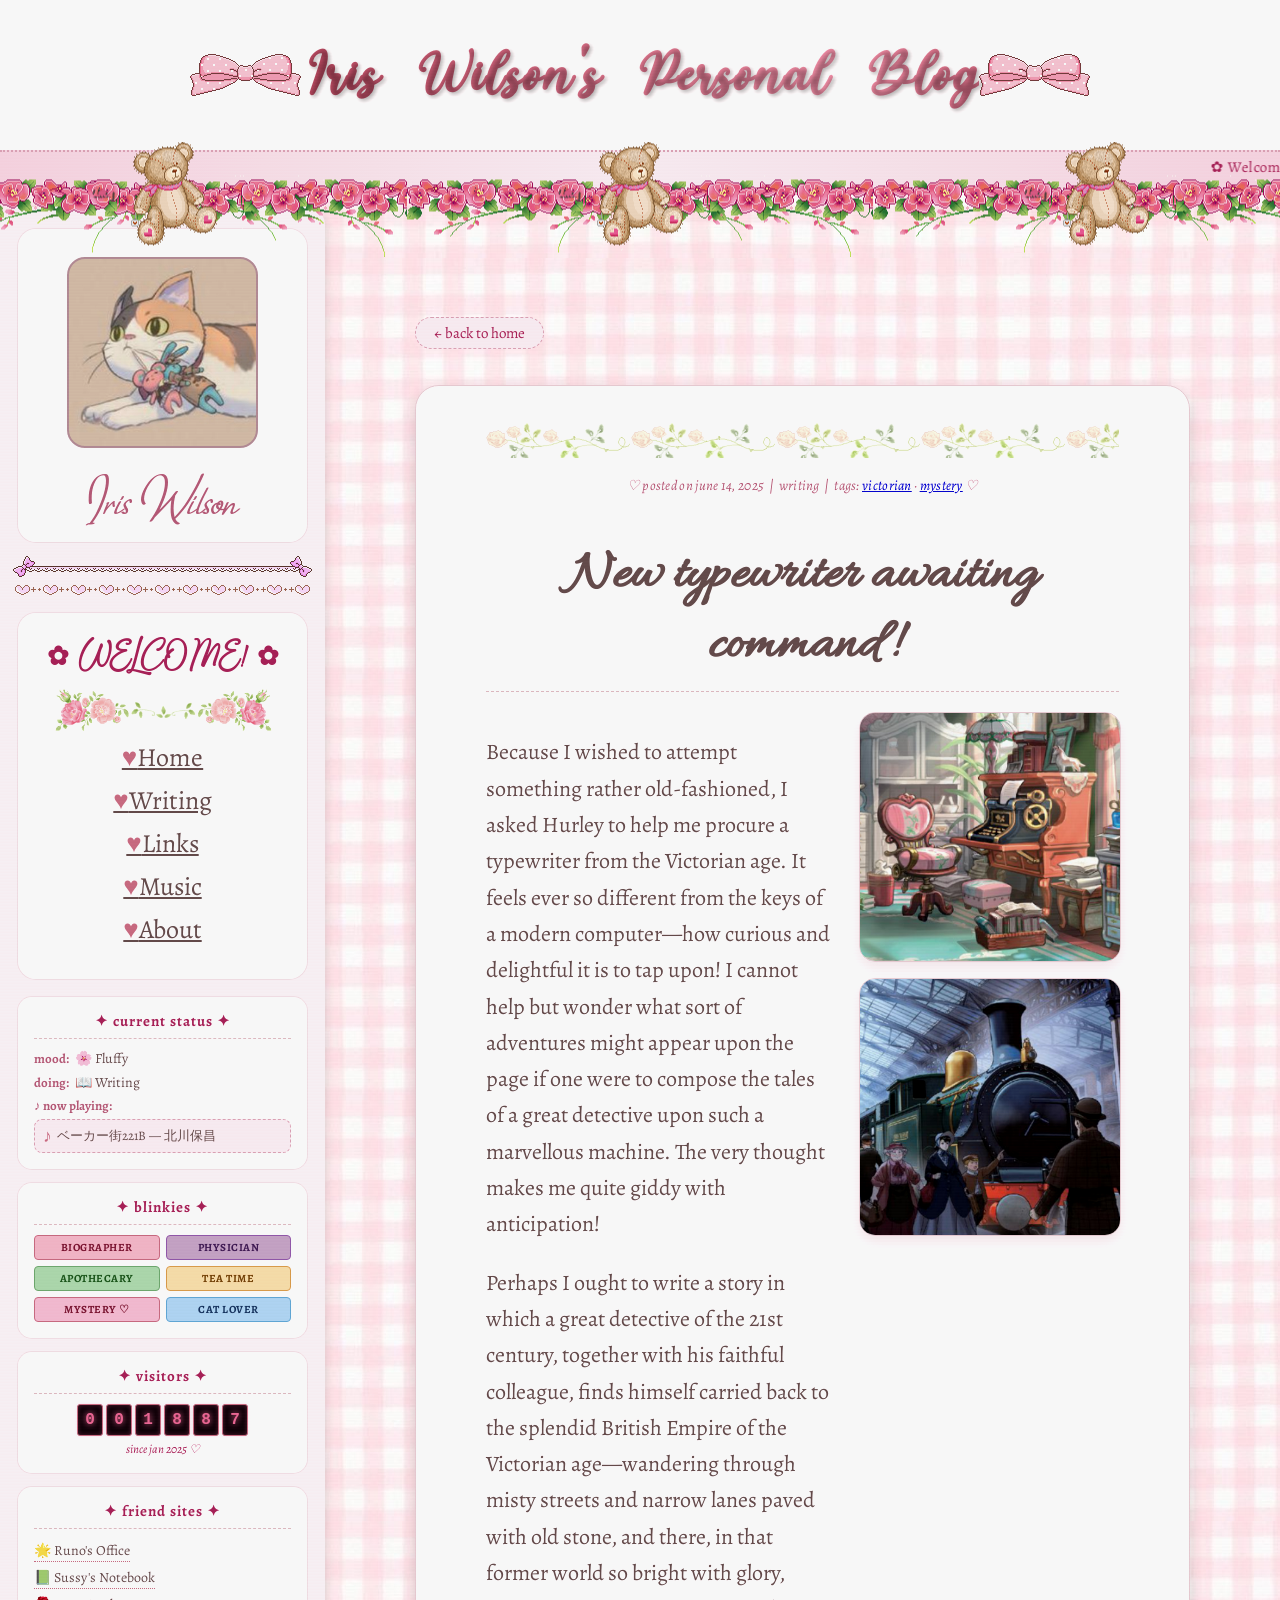
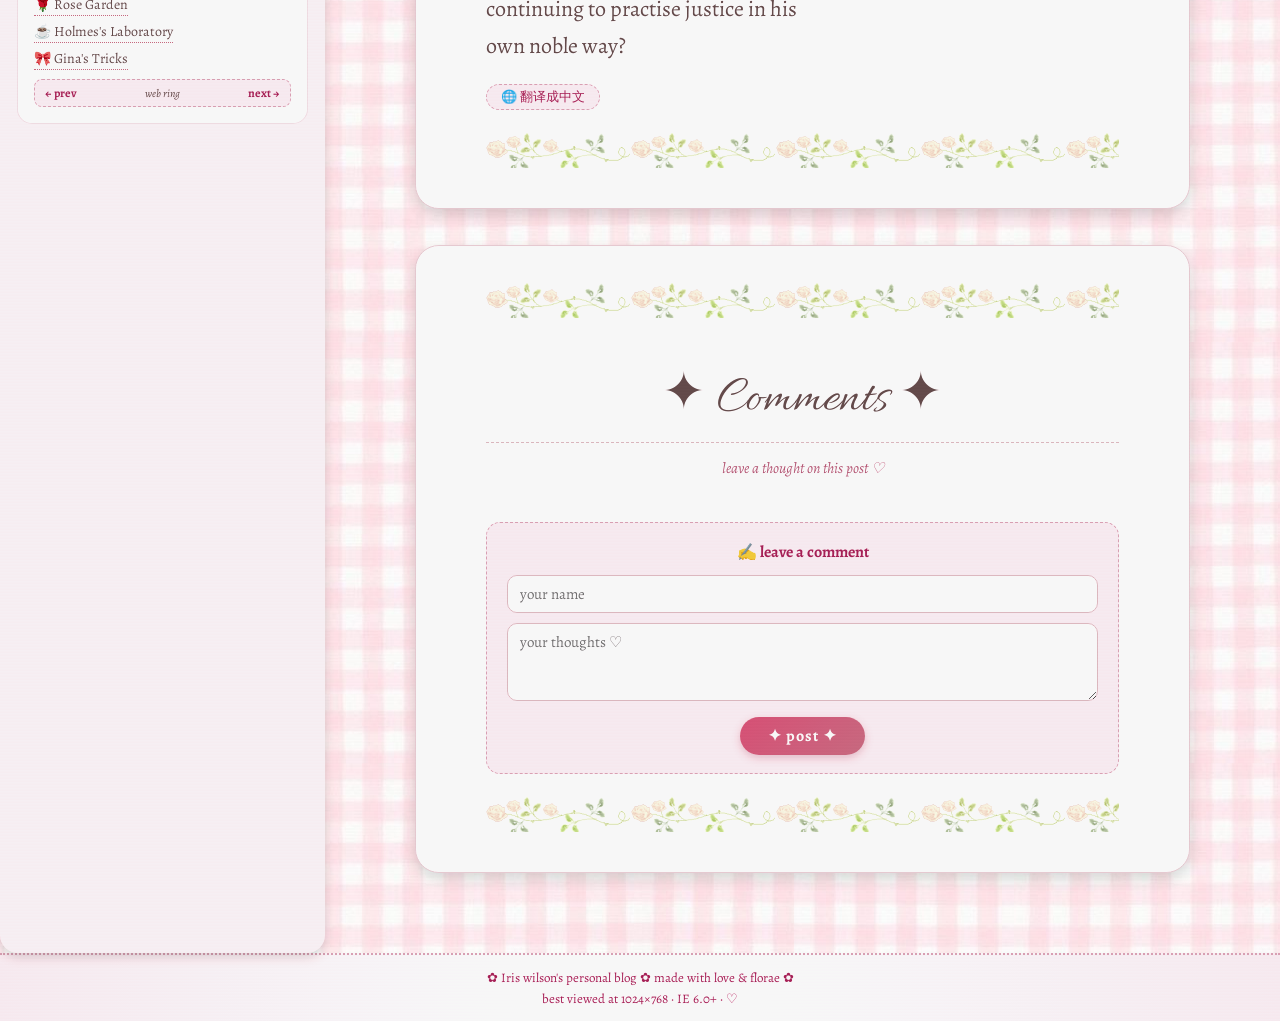
==== post1.html @ 2f90595a "Add files via upload :/" ====
<!DOCTYPE html>
<html lang="en">
<head>
    <meta charset="UTF-8">
    <meta name="viewport" content="width=device-width, initial-scale=1.0">
    <title>New typewriter awaiting command! — Iris Wilson's Blog</title>
    <link rel="stylesheet" href="Blog1.css">
    <link rel="stylesheet" href="post1.css">
    <link rel="preconnect" href="https://fonts.googleapis.com">
    <link rel="preconnect" href="https://fonts.gstatic.com" crossorigin>
    <link href="https://fonts.googleapis.com/css2?family=Alegreya:ital,wght@0,400..900;1,400..900&family=Allura&display=swap" rel="stylesheet">
</head>
<body>

    <canvas id="sparkle-canvas"></canvas>
    <audio id="bg-music" loop>
        <source src="music/221b Baker Street.m4a" type="audio/mp4">
    </audio>

    <header>
        <img src="assets/pink bow.gif" alt="pink bow">
        <h1><i><b> Iris Wilson's Personal Blog </b></i></h1>
        <img src="assets/pink bow.gif" alt="pink bow">
    </header>

    <div class="marquee-bar">
        <marquee behavior="scroll" direction="left" scrollamount="3">
            ✿ Welcome to my little corner of the internet ✿ &nbsp;&nbsp;&nbsp;
            ♡ Currently compiling the newest adventure of the Great Sherlock Holmes ♡ &nbsp;&nbsp;&nbsp;
            ✦ This site is best viewed at 1024×768 ✦ &nbsp;&nbsp;&nbsp;
            ☆ Leave a message below! ☆ &nbsp;&nbsp;&nbsp;
            ✿ Huggys &amp; roses to all my visitors ✿ &nbsp;&nbsp;&nbsp;
        </marquee>
    </div>

    <div class="header-divider"></div>

    <div class="layout">

        <!-- ════════════════ SIDEBAR ════════════════ -->
        <aside class="left">
            <section class="profile">
                <div class="avatar"></div>
                <h2>Iris Wilson</h2>
            </section>

            <div class="lace-strip">
                <img src="assets/lace.gif" alt="">
                <img src="assets/pinkhearts.gif" alt="">
            </div>

            <nav class="links">
                <ul>
                    <li class="welcome"><b>✿ WELCOME! ✿</b></li>
                    <li class="divider"><img src="assets/roses.gif" alt=""></li>
                    <li><a href="index.html">Home</a></li>
                    <li><a href="#">Writing</a></li>
                    <li><a href="#">Links</a></li>
                    <li><a href="#">Music</a></li>
                    <li><a href="#">About</a></li>
                </ul>
            </nav>

            <div class="widget mood-widget">
                <div class="widget-title">✦ current status ✦</div>
                <div class="widget-body">
                    <div class="status-row">
                        <span class="status-label">mood:</span>
                        <span class="status-value">🌸 Fluffy</span>
                    </div>
                    <div class="status-row">
                        <span class="status-label">doing:</span>
                        <span class="status-value">📖 Writing</span>
                    </div>
                    <div class="status-row">
                        <span class="status-label">♪ now playing:</span>
                    </div>
                    <div class="now-playing">
                        <span class="note-anim" id="music-btn"
                            onclick="toggleMusic()"
                            style="cursor:pointer; font-size:18px;"
                            title="play / pause">♪</span>
                        <div class="song-scroll-wrap">
                            <span id="song-title">click ♪ to play</span>
                        </div>
                    </div>
                </div>
            </div>

            <div class="widget blinkies-widget">
                <div class="widget-title">✦ blinkies ✦</div>
                <div class="blinkie-grid">
                    <div class="blinkie b1">Biographer</div>
                    <div class="blinkie b2">Physician</div>
                    <div class="blinkie b3">Apothecary</div>
                    <div class="blinkie b4">Tea Time</div>
                    <div class="blinkie b5">Mystery ♡</div>
                    <div class="blinkie b6">Cat Lover</div>
                </div>
            </div>

            <div class="widget counter-widget">
                <div class="widget-title">✦ visitors ✦</div>
                <div class="hit-counter">
                    <span class="digit">0</span>
                    <span class="digit">0</span>
                    <span class="digit">1</span>
                    <span class="digit">8</span>
                    <span class="digit">8</span>
                    <span class="digit">7</span>
                </div>
                <div class="counter-sub">since jan 2025 ♡</div>
            </div>

            <div class="widget friends-widget">
                <div class="widget-title">✦ friend sites ✦</div>
                <ul class="friend-list">
                    <li><a href="#">🌟 Runo's Office</a></li>
                    <li><a href="#">📗 Sussy's Notebook</a></li>
                    <li><a href="#">🌹 Rose Garden</a></li>
                    <li><a href="#">☕ Holmes's Laboratory</a></li>
                    <li><a href="#">🎀 Gina's Tricks</a></li>
                </ul>
                <div class="webring">
                    <a href="#">← prev</a>
                    <span>web ring</span>
                    <a href="#">next →</a>
                </div>
            </div>
        </aside>

        <!-- ════════════════ MAIN CONTENT ════════════════ -->
        <main class="right">

            <!-- 返回按钮 -->
            <a href="index.html" class="back-btn">← back to home</a>

            <!-- 博文完整正文 -->
            <article class="post post-detail">
                <div class="divider-top"></div>
                <div class="post-meta">♡ posted on june 14, 2025 &nbsp;|&nbsp; writing &nbsp;|&nbsp; tags: <a href="#">victorian</a> · <a href="#">mystery</a> ♡</div>
                <h2><b>New typewriter awaiting command!</b></h2>

                <div class="post-body">
                    <div class="post-text">
                        <p>Because I wished to attempt something rather old-fashioned, I asked Hurley to help me procure a typewriter from the Victorian age. It feels ever so different from the keys of a modern computer—how curious and delightful it is to tap upon! I cannot help but wonder what sort of adventures might appear upon the page if one were to compose the tales of a great detective upon such a marvellous machine. The very thought makes me quite giddy with anticipation!</p>
                        <p>Perhaps I ought to write a story in which a great detective of the 21st century, together with his faithful colleague, finds himself carried back to the splendid British Empire of the Victorian age—wandering through misty streets and narrow lanes paved with old stone, and there, in that former world so bright with glory, continuing to practise justice in his own noble way?</p>
                    </div>
                    <div class="post-photos">
                        <img class="post-photo" src="pics/typewriter.jpg" alt="typewriter">
                        <img class="post-photo" src="pics/london_train.jpg" alt="train">
                    </div>
                </div>

                <button class="translate-btn" onclick="toggleTranslation(this)">🌐 翻译成中文</button>
                <div class="translated-text">
                    <p>因为想尝试一些复古的操作，所以拜托Hurley帮我买来了维多利亚时期的打字机。手感和电脑键盘完全不一样，实在是太有意思了！如果用这样的机器编写大侦探的故事，会敲打出什么样的冒险呢？我真的好期待好期待呢！</p>
                    <p>嗯……要不要写一个让2000s的大侦探和他的助手回到维多利亚时代的日不落帝国，穿梭于迷雾和狭窄的石砖巷子里，在昔日的、光辉万丈的世界践行自己正义的故事呢？</p>
                </div>

                <div class="divider-bottom"></div>
            </article>

            <!-- ════ 评论区 ════ -->
            <section class="guestbook post-comments">
                <div class="divider-top"></div>
                <h2 class="guestbook-title">✦ Comments ✦</h2>
                <p class="guestbook-sub">leave a thought on this post ♡</p>

                <!-- 评论列表（从 localStorage 读取） -->
                <div class="gb-messages" id="comment-list"></div>

                <!-- 发表评论表单 -->
                <div class="gb-form">
                    <div class="gb-form-title">✍ leave a comment</div>
                    <input type="text" placeholder="your name" class="gb-input" id="c-name">
                    <textarea placeholder="your thoughts ♡" class="gb-textarea" id="c-message" rows="3"></textarea>
                    <button class="gb-submit" onclick="addComment()">✦ post ✦</button>
                </div>
                <div class="divider-bottom"></div>
            </section>

        </main>
    </div>

    <footer class="site-footer">
        <div class="footer-inner">
            <span>✿ Iris wilson's personal blog ✿ made with love &amp; florae ✿</span>
            <span>best viewed at 1024×768 · IE 6.0+ · ♡</span>
        </div>
    </footer>

    <script src="Blog1.js"></script>
    <script src="post1.js"></script>
</body>
</html>
---- Blog1.css ----
/* ═══════════════════════════════════════════
   Iris Wilson's Personal Blog — Y2K Edition
   ═══════════════════════════════════════════ */

/* ── Custom Fonts ── */
@font-face {
    font-family: "Header";
    src: url("font/cute/cute-Peronal Use.ttf") format("truetype");
    font-weight: normal; font-style: normal;
}
@font-face {
    font-family: "Text1";
    src: url("font/mellisa_handwritten/Mellisa.ttf") format("truetype");
    font-weight: normal; font-style: normal;
}
@font-face {
    font-family: "Text2";
    src: url("font/Tripolitania Handwritten (FREE).ttf") format("truetype");
    font-weight: normal; font-style: normal;
}

/* ── Google Font Classes ── */
.allura-regular { font-family: "Allura", cursive; font-weight: 400; }
.alegreya-text  { font-family: "Alegreya", serif; font-weight: 700; }

/* ═══════════════════════════════════════════
   SPARKLE CANVAS
   ═══════════════════════════════════════════ */
#sparkle-canvas {
    position: fixed;
    top: 0; left: 0;
    width: 100%; height: 100%;
    pointer-events: none;
    z-index: 99999;
}

/* ═══════════════════════════════════════════
   BODY & SCANLINE OVERLAY
   ═══════════════════════════════════════════ */
body::before {
    content: "";
    position: fixed; inset: 0;
    pointer-events: none;
    background-image: repeating-linear-gradient(
        to bottom,
        rgba(255,255,255,0.03) 0px, rgba(255,255,255,0.03) 1px,
        rgba(0,0,0,0.03) 2px, rgba(0,0,0,0.03) 3px
    );
    opacity: 0.25;
    z-index: 9999;
}

body {
    background: url('pics/IMG_8448.JPG');
    background-position: center;
    background-repeat: repeat;
    margin: 0;
    color: #6b4f4f;
    filter: contrast(1.08) saturate(0.85) brightness(0.97);
    cursor: url("data:image/svg+xml,%3Csvg xmlns='http://www.w3.org/2000/svg' width='20' height='20'%3E%3Ccircle cx='10' cy='10' r='3' fill='%23d46a84'/%3E%3C/svg%3E") 10 10, auto;
}

/* ═══════════════════════════════════════════
   HEADER
   ═══════════════════════════════════════════ */
header {
    background-color: rgb(255, 250, 251);
    height: 150px;
    display: flex;
    justify-content: center;
    align-items: center;
    font-family: "Header", cursive;
    box-shadow: 0 4px 12px rgba(131, 30, 74, 0.15);
}

header h1 {
    font-size: 65px;
    font-weight: normal;
    letter-spacing: 2px;
    color: #c94a64;
    margin: 0;
    border-radius: 18px;
    text-shadow: 2px 2px 4px rgba(0,0,0,0.3);
    /* Y2K glitter text shimmer */
    background: linear-gradient(90deg, #c94a64 0%, #ff8fab 40%, #c94a64 60%, #e8517a 100%);
    background-size: 200% auto;
    -webkit-background-clip: text;
    -webkit-text-fill-color: transparent;
    background-clip: text;
    animation: shimmer 4s linear infinite;
}

@keyframes shimmer {
    0%   { background-position: 0% center; }
    100% { background-position: 200% center; }
}

/* ═══════════════════════════════════════════
   MARQUEE BAR — Y2K staple ✦
   ═══════════════════════════════════════════ */
.marquee-bar {
    background: linear-gradient(90deg, #f9d0de, #fce8ef, #f9d0de);
    border-top: 2px dotted #e0a0b5;
    border-bottom: 2px dotted #e0a0b5;
    padding: 5px 0;
    font-family: "Alegreya", serif;
    font-size: 15px;
    color: #b9235f;
    letter-spacing: 0.5px;
    z-index: 10;
    position: relative;
}

/* ═══════════════════════════════════════════
   HEADER DIVIDER (teddy row)
   ═══════════════════════════════════════════ */
.header-divider {
    height: 115px;
    position: relative;
    background-image: url("assets/teddy.gif");
    background-repeat: repeat-x;
    background-position: center;
    background-size: auto;
    margin-top: -47px;
    z-index: 12;
}

/* ═══════════════════════════════════════════
   LAYOUT GRID
   ═══════════════════════════════════════════ */
.layout {
    display: grid;
    grid-template-columns: 325px 1fr;
    min-height: calc(100vh - 175px);
    gap: 0;
}

/* ═══════════════════════════════════════════
   SIDEBAR
   ═══════════════════════════════════════════ */
.left {
    border-radius: 18px;
    background-color: #fcedf2;
    box-shadow: 0 4px 12px rgba(0,0,0,0.15);
    margin-top: -50px;
    padding-bottom: 24px;
}

/* Profile card */
.profile {
    background-color: #fffafc;
    margin: 22px 18px 14px 18px;
    padding: 28px 16px 20px 16px;
    border-radius: 18px;
    box-shadow: 0 0 0 1px rgba(180,140,150,0.18);
    text-align: center;
}

.avatar {
    width: 175px;
    height: 175px;
    background: url('pics/profile.jpg') center/cover;
    border: 2px solid #b88c97;
    border-radius: 18px;
    margin: 0 auto 20px auto;
    padding: 6px;
    /* Y2K glow pulse */
    animation: avatar-glow 3s ease-in-out infinite;
}

@keyframes avatar-glow {
    0%, 100% { box-shadow: 0 0 8px rgba(212,106,132,0.3); }
    50%       { box-shadow: 0 0 20px rgba(212,106,132,0.65); }
}

.profile h2 {
    font-weight: normal;
    text-align: center;
    color: #c05a7a;
    font-family: 'Text2', cursive;
    font-size: 72px;
    line-height: 0.75;
    margin: 0;
}

/* Lace strip between profile & nav */
.lace-strip {
    text-align: center;
    margin: 6px 0;
}
.lace-strip img { display: inline-block; max-width: 100%; }

/* Navigation */
.links {
    background-color: #fffafc;
    margin: 14px 18px 18px 18px;
    padding: 26px 12px 24px 12px;
    border-radius: 18px;
    box-shadow: 0 0 0 1px rgba(180,140,150,0.18);
    text-align: center;
}

.links ul { list-style: none; padding: 0; margin: 0; }
.links li { margin-bottom: 8px; }

.links a {
    text-decoration: underline;
    color: #6b4f4f;
    font-size: 26px;
    font-family: "Alegreya", serif;
}
.links a::before { content: "♥"; color: #d46a84; }
.links a:hover { color: #ff7aa2; }

.welcome {
    font-size: 26px;
    font-family: 'Text1', cursive;
    color: #b9235f;
    line-height: 1.5;
}

/* ═══════════════════════════════════════════
   SIDEBAR WIDGETS (shared base)
   ═══════════════════════════════════════════ */
.widget {
    background-color: #fffafc;
    margin: 0 18px 14px 18px;
    padding: 14px 16px 16px 16px;
    border-radius: 14px;
    box-shadow: 0 0 0 1px rgba(180,140,150,0.18);
    font-family: "Alegreya", serif;
}

.widget-title {
    font-size: 15px;
    color: #b9235f;
    letter-spacing: 1px;
    text-align: center;
    margin-bottom: 10px;
    font-family: "Alegreya", serif;
    font-weight: 700;
    border-bottom: 1px dashed #e0b8c0;
    padding-bottom: 7px;
}

/* ── Mood / Now Playing Widget ── */
.status-row {
    display: flex;
    gap: 6px;
    align-items: baseline;
    font-size: 14px;
    margin-bottom: 5px;
    flex-wrap: wrap;
}
.status-label { color: #c05a7a; font-weight: 700; white-space: nowrap; font-size: 13px; }
.status-value  { color: #6b4f4f; font-size: 14px; }

.now-playing {
    display: flex;
    align-items: center;
    gap: 5px;
    background: #fce8ef;
    border-radius: 8px;
    padding: 4px 8px;
    margin-top: 4px;
    border: 1px dashed #e0a0b5;
    font-size: 13px;
}

.song-scroll-wrap {
    overflow: hidden;
    flex: 1;
}

#song-title {
    display: inline-block;
    white-space: nowrap;
    animation: scroll-text 10s linear infinite;
}

@keyframes scroll-text {
    0%   { transform: translateX(100%); }
    100% { transform: translateX(-100%); }
}

.note-anim {
    color: #d46a84;
    animation: bounce-note 0.8s ease-in-out infinite alternate;
    display: inline-block;
}
@keyframes bounce-note {
    from { transform: translateY(0); }
    to   { transform: translateY(-3px); }
}

.song-marquee {
    color: #6b4f4f;
    font-style: italic;
    font-size: 13px;
    width: 100%;
}

/* ── Blinkies ── */
.blinkie-grid {
    display: grid;
    grid-template-columns: 1fr 1fr;
    gap: 6px;
}

.blinkie {
    font-size: 11px;
    font-family: "Alegreya", serif;
    font-weight: 700;
    text-align: center;
    padding: 4px 6px;
    border-radius: 4px;
    letter-spacing: 0.5px;
    text-transform: uppercase;
    animation: blink-flash 2s step-start infinite;
    cursor: default;
}

.b1 { background: #ffb3c6; color: #8b1a3a; border: 1px solid #d46a84;
      animation-delay: 0s; }
.b2 { background: #c8a2c8; color: #4a2060; border: 1px solid #9b59b6;
      animation-delay: 0.3s; }
.b3 { background: #a8d8a8; color: #1a5c1a; border: 1px solid #6aab6a;
      animation-delay: 0.6s; }
.b4 { background: #ffdaa1; color: #7a4400; border: 1px solid #e09b40;
      animation-delay: 0.9s; }
.b5 { background: #f9b8d0; color: #8b1a3a; border: 1px solid #d46a84;
      animation-delay: 1.2s; }
.b6 { background: #aad4f5; color: #1a3a6a; border: 1px solid #5aaade;
      animation-delay: 1.5s; }

@keyframes blink-flash {
    0%, 90%  { opacity: 1; }
    45%, 55% { opacity: 0.4; }
}

/* ── Hit Counter ── */
.hit-counter {
    display: flex;
    justify-content: center;
    gap: 3px;
    margin: 8px 0 5px;
}
.digit {
    display: inline-block;
    width: 24px;
    height: 30px;
    line-height: 30px;
    text-align: center;
    background: #1a0a12;
    color: #ff6699;
    font-family: "Courier New", monospace;
    font-size: 16px;
    font-weight: bold;
    border-radius: 3px;
    border: 1px solid #d46a84;
    box-shadow: inset 0 0 4px rgba(255,100,150,0.3), 0 0 4px rgba(255,100,150,0.2);
    text-shadow: 0 0 6px #ff6699;
}
.counter-sub {
    text-align: center;
    font-size: 12px;
    color: #b9235f;
    font-style: italic;
}

/* ── Friend Links ── */
.friend-list {
    list-style: none;
    padding: 0; margin: 0 0 10px 0;
}
.friend-list li { margin-bottom: 5px; }
.friend-list a {
    color: #6b4f4f;
    font-size: 14px;
    text-decoration: none;
    font-family: "Alegreya", serif;
    border-bottom: 1px dotted #d46a84;
    padding-bottom: 1px;
}
.friend-list a:hover { color: #c94a64; }

.webring {
    display: flex;
    justify-content: space-between;
    align-items: center;
    background: #fce8ef;
    border-radius: 8px;
    padding: 5px 10px;
    font-size: 12px;
    border: 1px dashed #e0a0b5;
    margin-top: 4px;
}
.webring a { color: #b9235f; text-decoration: none; font-weight: 700; }
.webring a:hover { color: #ff7aa2; }
.webring span { color: #6b4f4f; font-style: italic; font-size: 11px; }

/* ═══════════════════════════════════════════
   MAIN CONTENT
   ═══════════════════════════════════════════ */
.right {
    padding: 60px 90px 80px 90px;
    font-family: "Alegreya", serif;
    display: flex;
    flex-direction: column;
    gap: 36px;
}

/* ── Post Card ── */
.post {
    background: #fffafc;
    border: 1px solid #e8c8d0;
    padding: 36px 70px 40px 70px;
    border-radius: 24px;
    box-shadow: 0 6px 16px rgba(0,0,0,0.15);
}

.post-meta {
    text-align: center;
    font-size: 14px;
    color: #c05a7a;
    font-style: italic;
    margin-bottom: 8px;
    letter-spacing: 0.3px;
}

.post h2 {
    font-size: 56px;
    font-weight: normal;
    text-align: center;
    border-bottom: 1px dashed #e0b8c0;
    padding-bottom: 10px;
    margin-bottom: 20px;
    font-family: "Allura", cursive;
}

.post-body {
    display: grid;
    grid-template-columns: 1fr 260px;
    gap: 24px;
    align-items: start;
    margin-top: 16px;
}

.post-text p {
    text-align: left;
    font-size: 26px;
    line-height: 1.4;
    margin-bottom: 10px;
}

.post-photos {
    display: flex;
    flex-direction: column;
    gap: 16px;
}

.post-photo {
    width: 100%;
    height: auto;
    display: block;
    border-radius: 16px;
    border: 1px solid #e8c8d0;
    box-shadow: 0 6px 14px rgba(170,120,140,0.18);
}

/* Placeholder when no photo */
.photo-placeholder {
    width: 100%;
    height: 140px;
    background: linear-gradient(135deg, #fce8ef, #f9d0de);
    border-radius: 16px;
    border: 1px dashed #e0a0b5;
    display: flex;
    flex-direction: column;
    align-items: center;
    justify-content: center;
    font-size: 28px;
    color: #c05a7a;
    font-family: "Alegreya", serif;
    font-size: 14px;
    gap: 6px;
}

.post-tags {
    margin-top: 16px;
    font-size: 14px;
    color: #b9235f;
    font-style: italic;
}
.post-tags a { color: #c94a64; text-decoration: underline dotted; }
.post-tags a:hover { color: #ff7aa2; }

/* ── Guestbook ── */
.guestbook {
    background: #fffafc;
    border: 1px solid #e8c8d0;
    padding: 36px 70px 40px 70px;
    border-radius: 24px;
    box-shadow: 0 6px 16px rgba(0,0,0,0.15);
}

.guestbook-title {
    font-size: 52px;
    font-weight: normal;
    text-align: center;
    font-family: "Allura", cursive;
    border-bottom: 1px dashed #e0b8c0;
    padding-bottom: 10px;
    margin-bottom: 6px;
}

.guestbook-sub {
    text-align: center;
    font-size: 15px;
    color: #c05a7a;
    font-style: italic;
    margin-bottom: 20px;
}

/* Existing messages */
.gb-messages {
    display: flex;
    flex-direction: column;
    gap: 14px;
    margin-bottom: 24px;
}

.gb-msg {
    background: #fce8ef;
    border-radius: 12px;
    padding: 12px 16px;
    border: 1px dashed #e0a0b5;
}

.gb-msg-header {
    display: flex;
    justify-content: space-between;
    align-items: baseline;
    margin-bottom: 6px;
}

.gb-name { font-weight: 700; color: #c05a7a; font-size: 15px; }
.gb-date { font-size: 12px; color: #b9235f; font-style: italic; }
.gb-msg p { margin: 0; font-size: 15px; color: #6b4f4f; line-height: 1.5; }

/* Guestbook form */
.gb-form {
    background: #fce8ef;
    border-radius: 14px;
    padding: 18px 20px;
    border: 1px dashed #e0a0b5;
}

.gb-form-title {
    font-family: "Alegreya", serif;
    font-weight: 700;
    color: #b9235f;
    font-size: 16px;
    margin-bottom: 12px;
    text-align: center;
}

.gb-input, .gb-textarea {
    width: 100%;
    box-sizing: border-box;
    border: 1px solid #e0b8c0;
    border-radius: 10px;
    padding: 8px 12px;
    font-family: "Alegreya", serif;
    font-size: 15px;
    color: #6b4f4f;
    background: #fffafc;
    margin-bottom: 10px;
    outline: none;
    transition: border-color 0.2s;
    resize: vertical;
}
.gb-input:focus, .gb-textarea:focus { border-color: #d46a84; }

.gb-submit {
    display: block;
    margin: 0 auto;
    background: linear-gradient(135deg, #e8517a, #d46a84);
    color: #fffafc;
    border: none;
    border-radius: 20px;
    padding: 8px 28px;
    font-family: "Alegreya", serif;
    font-size: 16px;
    font-weight: 700;
    cursor: pointer;
    letter-spacing: 1px;
    box-shadow: 0 3px 8px rgba(180,80,110,0.3);
    transition: transform 0.15s, box-shadow 0.15s;
}
.gb-submit:hover {
    transform: translateY(-2px);
    box-shadow: 0 6px 14px rgba(180,80,110,0.4);
}
.gb-submit:active { transform: translateY(0); }

/* ═══════════════════════════════════════════
   DIVIDERS
   ═══════════════════════════════════════════ */
.divider1 { margin: 0; text-align: center; }
.divider1 img { display: inline-block; max-width: 100%; }

.divider { margin: 10px 0 20px 0; text-align: center; }
.divider img { display: block; margin: 0 auto; width: 220px; }

.divider-top,
.divider-bottom {
    height: 36px;
    background-image: url("assets/rose(less).gif");
    background-repeat: repeat-x;
    margin-bottom: 18px;
}
.divider-bottom { margin-bottom: 0; margin-top: 22px; }

/* ═══════════════════════════════════════════
   FOOTER
   ═══════════════════════════════════════════ */
.site-footer {
    background: linear-gradient(90deg, #fce8ef, #fffafc, #fce8ef);
    border-top: 2px dotted #e0a0b5;
    padding: 14px 0;
    text-align: center;
    font-family: "Alegreya", serif;
    font-size: 13px;
    color: #b9235f;
}
.footer-inner {
    display: flex;
    flex-direction: column;
    gap: 4px;
    align-items: center;
}

/* ═══════════════════════════════════════════
   RESPONSIVE — MOBILE
   ═══════════════════════════════════════════ */
@media (max-width: 1100px) {
    .layout {
        grid-template-columns: 1fr;
    }
    .left {
        margin-top: 0;
        border-radius: 0;
    }
    .right {
        padding: 30px 20px;
    }
    .post, .guestbook {
        padding: 24px 20px;
    }
    .post-body {
        grid-template-columns: 1fr;
    }
    .post-photos {
        flex-direction: row;
        flex-wrap: wrap;
    }
    .post-photo { width: 48%; }
    header h1 { font-size: 36px; }
    .post h2, .guestbook-title { font-size: 38px; }
}

@media (max-width: 500px) {
    header { height: auto; padding: 20px 10px; }
    header h1 { font-size: 26px; }
    .post h2, .guestbook-title { font-size: 30px; }
    .post-text p { font-size: 18px; }
    .blinkie-grid { grid-template-columns: 1fr; }
}

/* ── 翻译按钮 ── */
.translate-btn {
    display: inline-block;
    margin-top: 10px;
    padding: 3px 14px;
    font-family: "Alegreya", serif;
    font-size: 13px;
    color: #b9235f;
    background: #fce8ef;
    border: 1px dashed #e0a0b5;
    border-radius: 20px;
    cursor: pointer;
    transition: background 0.2s;
}
.translate-btn:hover { background: #f9d0de; }

.translated-text {
    margin-top: 12px;
    padding: 12px 16px;
    background: #fff5f8;
    border-left: 3px solid #e0a0b5;
    border-radius: 0 10px 10px 0;
    font-size: 15px;
    line-height: 1.7;
    color: #6b4f4f;
    display: none;   /* 默认隐藏 */
}

.translated-text.visible { display: block; }
---- post1.css ----
/* ═══════════════════════════════════════════
   post1.css — 详情页专用样式
   ═══════════════════════════════════════════ */

/* ── 返回按钮 ── */
.back-btn {
    display: inline-block;
    font-family: "Alegreya", serif;
    font-size: 15px;
    color: #b9235f;
    text-decoration: none;
    background: #fce8ef;
    border: 1px dashed #e0a0b5;
    border-radius: 20px;
    padding: 5px 18px;
    transition: background 0.2s, transform 0.15s;
    align-self: flex-start;   /* 不要撑满整行 */
}
.back-btn:hover {
    background: #f9d0de;
    transform: translateX(-3px);
}

/* ── 详情页博文：正文字号稍大，图片更宽 ── */
.post-detail .post-text p {
    font-size: 22px;
    line-height: 1.65;
}

/* ── 评论区 ── */
.post-comments {
    /* 复用 .guestbook 的所有样式，这里只做微调 */
}

/* 暂无评论提示 */
.no-comments {
    text-align: center;
    color: #c05a7a;
    font-style: italic;
    font-size: 15px;
    padding: 16px 0;
}
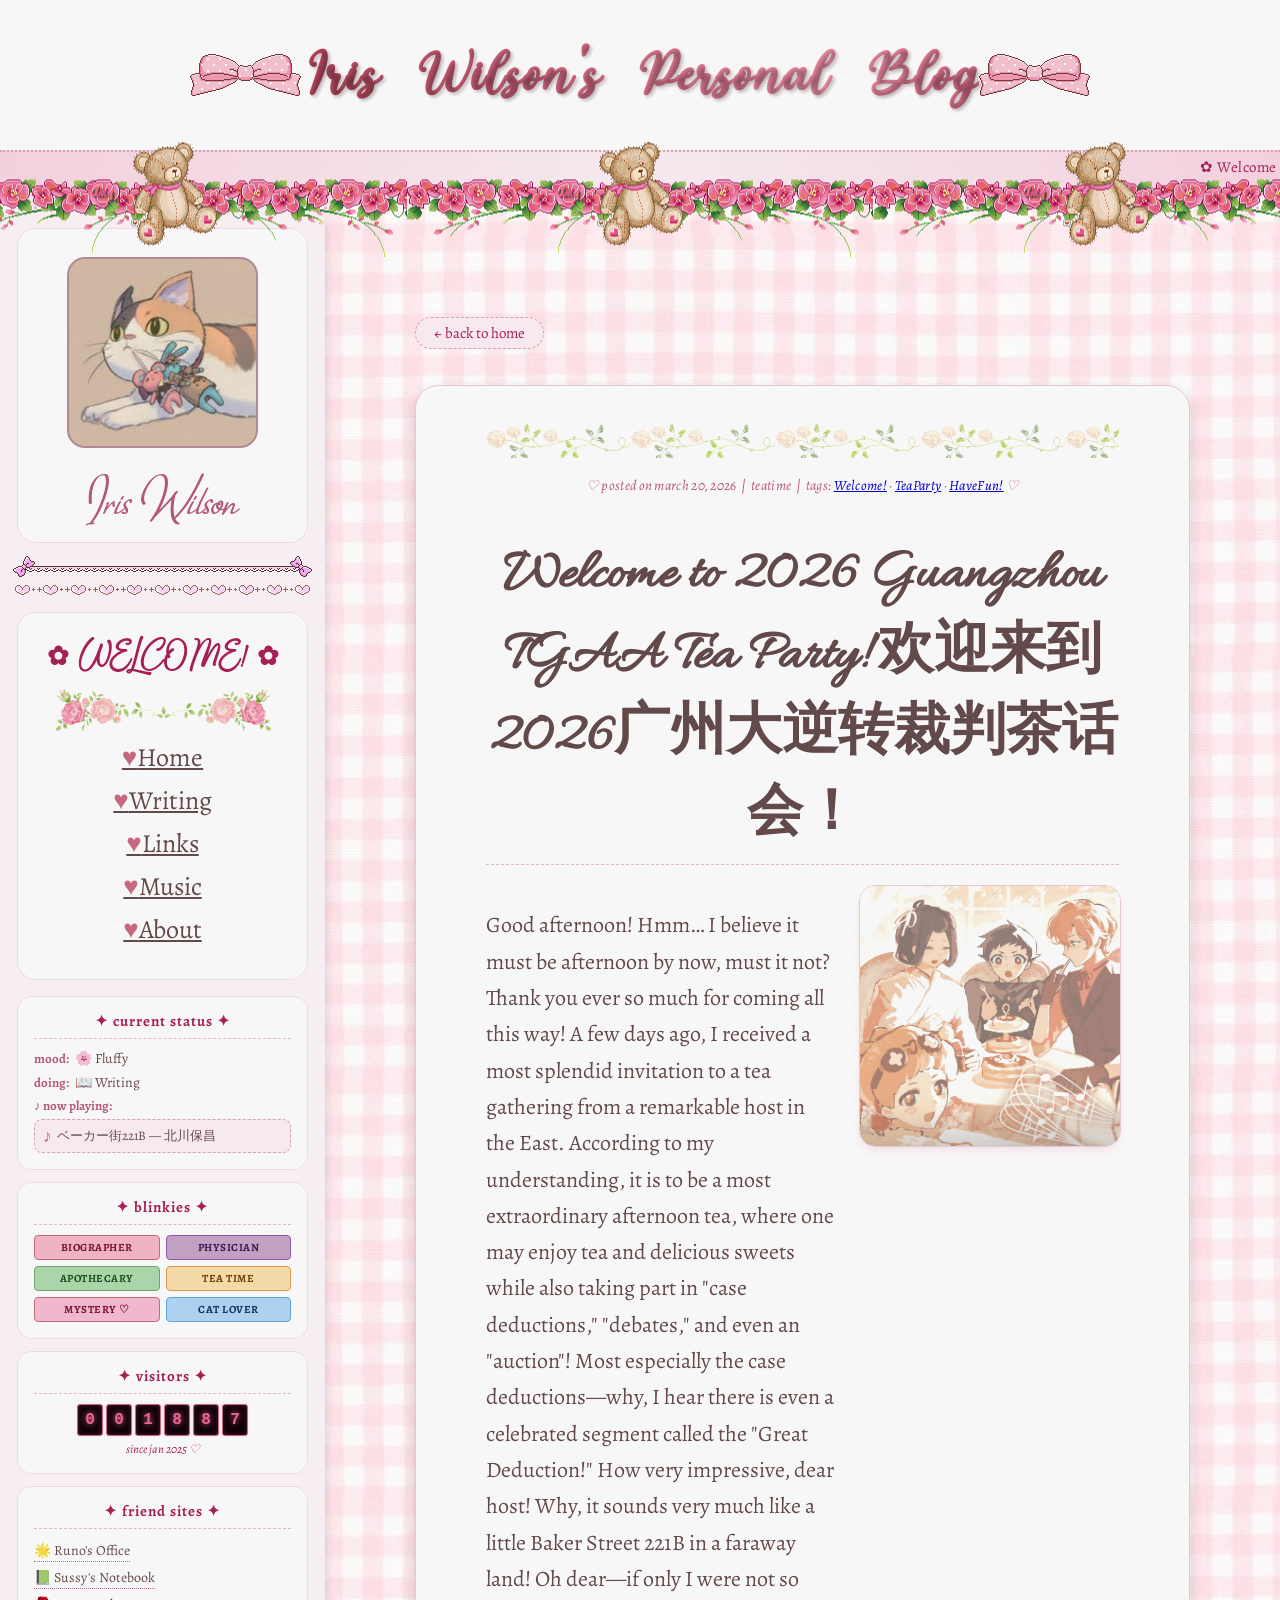
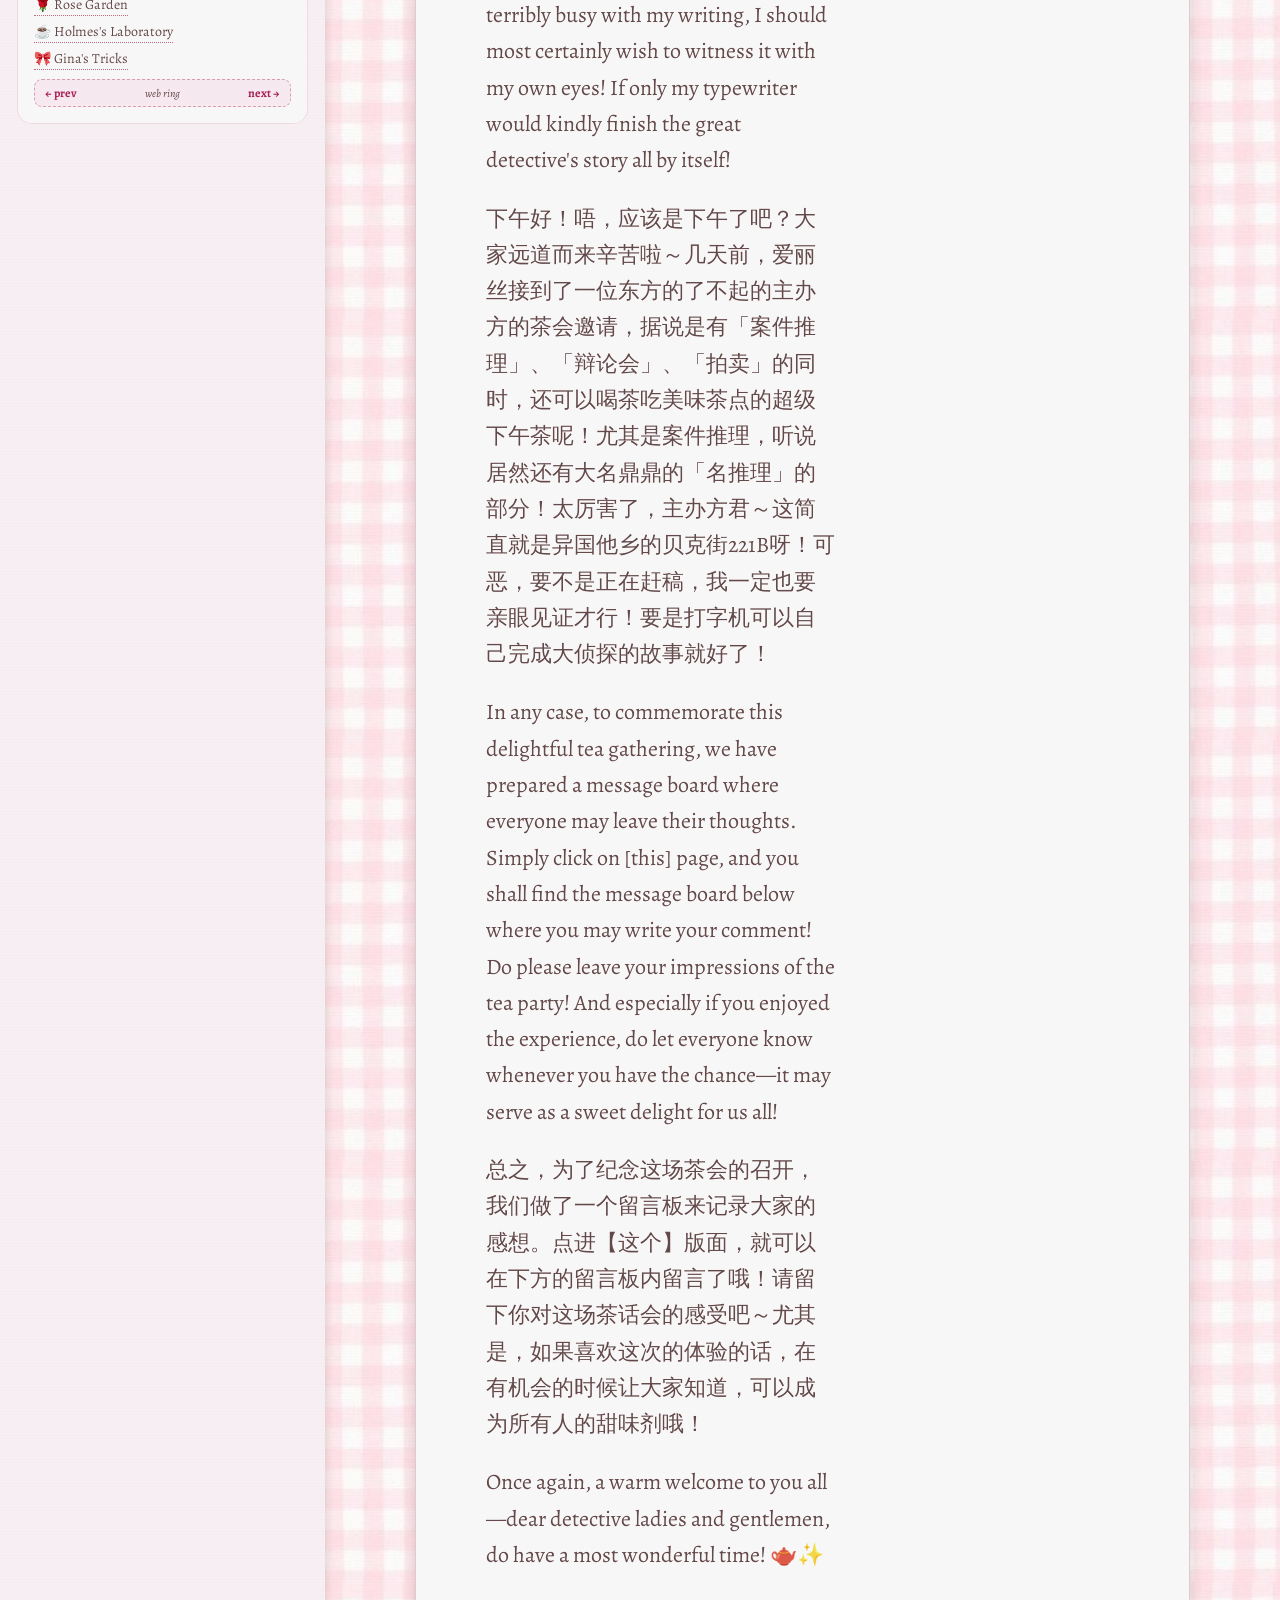
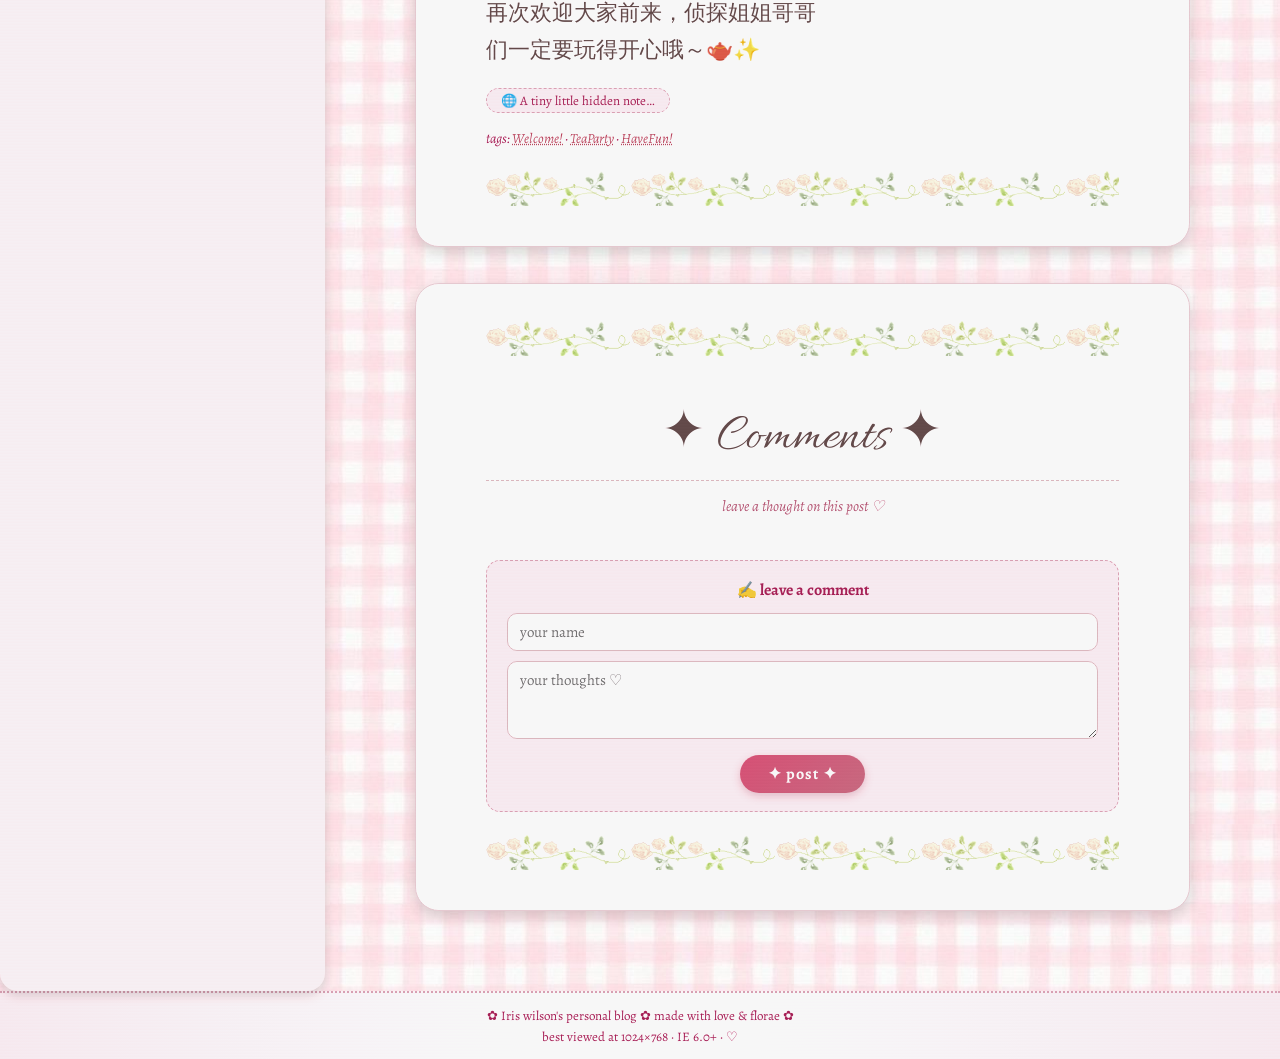
==== commit 33afb152: "Fin? :/" ====
--- a/post1.html
+++ b/post1.html
@@ -3,7 +3,7 @@
 <head>
     <meta charset="UTF-8">
     <meta name="viewport" content="width=device-width, initial-scale=1.0">
-    <title>New typewriter awaiting command! — Iris Wilson's Blog</title>
+    <title>Welcome to 2026 Guangzhou TGAA Tea Party! — Iris Wilson's Blog</title>
     <link rel="stylesheet" href="Blog1.css">
     <link rel="stylesheet" href="post1.css">
     <link rel="preconnect" href="https://fonts.googleapis.com">
@@ -132,32 +132,36 @@
         <!-- ════════════════ MAIN CONTENT ════════════════ -->
         <main class="right">
 
-            <!-- 返回按钮 -->
             <a href="index.html" class="back-btn">← back to home</a>
 
-            <!-- 博文完整正文 -->
             <article class="post post-detail">
                 <div class="divider-top"></div>
-                <div class="post-meta">♡ posted on june 14, 2025 &nbsp;|&nbsp; writing &nbsp;|&nbsp; tags: <a href="#">victorian</a> · <a href="#">mystery</a> ♡</div>
-                <h2><b>New typewriter awaiting command!</b></h2>
+                <div class="post-meta">♡ posted on march 20, 2026 &nbsp;|&nbsp; teatime &nbsp;|&nbsp; tags: <a href="#">Welcome!</a> · <a href="#">TeaParty</a> · <a href="#">HaveFun!</a> ♡</div>
+                <h2><b>Welcome to 2026 Guangzhou TGAA Tea Party! 欢迎来到2026广州大逆转裁判茶话会！</b></h2>
 
                 <div class="post-body">
                     <div class="post-text">
-                        <p>Because I wished to attempt something rather old-fashioned, I asked Hurley to help me procure a typewriter from the Victorian age. It feels ever so different from the keys of a modern computer—how curious and delightful it is to tap upon! I cannot help but wonder what sort of adventures might appear upon the page if one were to compose the tales of a great detective upon such a marvellous machine. The very thought makes me quite giddy with anticipation!</p>
-                        <p>Perhaps I ought to write a story in which a great detective of the 21st century, together with his faithful colleague, finds himself carried back to the splendid British Empire of the Victorian age—wandering through misty streets and narrow lanes paved with old stone, and there, in that former world so bright with glory, continuing to practise justice in his own noble way?</p>
+                        <p>Good afternoon! Hmm… I believe it must be afternoon by now, must it not? Thank you ever so much for coming all this way! A few days ago, I received a most splendid invitation to a tea gathering from a remarkable host in the East. According to my understanding, it is to be a most extraordinary afternoon tea, where one may enjoy tea and delicious sweets while also taking part in "case deductions," "debates," and even an "auction"! Most especially the case deductions—why, I hear there is even a celebrated segment called the "Great Deduction!" How very impressive, dear host! Why, it sounds very much like a little Baker Street 221B in a faraway land! Oh dear—if only I were not so terribly busy with my writing, I should most certainly wish to witness it with my own eyes! If only my typewriter would kindly finish the great detective's story all by itself!</p>
+                        <p>下午好！唔，应该是下午了吧？大家远道而来辛苦啦～几天前，爱丽丝接到了一位东方的了不起的主办方的茶会邀请，据说是有「案件推理」、「辩论会」、「拍卖」的同时，还可以喝茶吃美味茶点的超级下午茶呢！尤其是案件推理，听说居然还有大名鼎鼎的「名推理」的部分！太厉害了，主办方君～这简直就是异国他乡的贝克街221B呀！可恶，要不是正在赶稿，我一定也要亲眼见证才行！要是打字机可以自己完成大侦探的故事就好了！</p>
+                        <p>In any case, to commemorate this delightful tea gathering, we have prepared a message board where everyone may leave their thoughts. Simply click on [this] page, and you shall find the message board below where you may write your comment! Do please leave your impressions of the tea party! And especially if you enjoyed the experience, do let everyone know whenever you have the chance—it may serve as a sweet delight for us all!</p>
+                        <p>总之，为了纪念这场茶会的召开，我们做了一个留言板来记录大家的感想。点进【这个】版面，就可以在下方的留言板内留言了哦！请留下你对这场茶话会的感受吧～尤其是，如果喜欢这次的体验的话，在有机会的时候让大家知道，可以成为所有人的甜味剂哦！</p>
+                        <p>Once again, a warm welcome to you all—dear detective ladies and gentlemen, do have a most wonderful time! 🫖✨</p>
+                        <p>再次欢迎大家前来，侦探姐姐哥哥们一定要玩得开心哦～🫖✨</p>
                     </div>
                     <div class="post-photos">
-                        <img class="post-photo" src="pics/typewriter.jpg" alt="typewriter">
-                        <img class="post-photo" src="pics/london_train.jpg" alt="train">
+                        <img class="post-photo" src="pics/teaparty.PNG" alt="teaparty">
                     </div>
                 </div>
 
-                <button class="translate-btn" onclick="toggleTranslation(this)">🌐 翻译成中文</button>
+                <button class="translate-btn" onclick="toggleTranslation(this)">
+                    🌐 A tiny little hidden note…
+                </button>
                 <div class="translated-text">
-                    <p>因为想尝试一些复古的操作，所以拜托Hurley帮我买来了维多利亚时期的打字机。手感和电脑键盘完全不一样，实在是太有意思了！如果用这样的机器编写大侦探的故事，会敲打出什么样的冒险呢？我真的好期待好期待呢！</p>
-                    <p>嗯……要不要写一个让2000s的大侦探和他的助手回到维多利亚时代的日不落帝国，穿梭于迷雾和狭窄的石砖巷子里，在昔日的、光辉万丈的世界践行自己正义的故事呢？</p>
+                    <p>Come to think of it, the clever among you must surely have noticed that this blog entry is a little different from the usual one! That's right—there is no need to click any translation button to see Chinese this time, for it appears here already, and even in a Chinese–English side-by-side version! This is because, in order to welcome you all properly, I asked Hurley to learn Chinese especially so that he might help me translate this blog entry. I do wonder how well his studies have gone…</p>
+                    <p>说起来，聪明的大家一定已经发现了这条博客的不一样之处吧！没错，不用点击翻译成中文也能看见中文——还是中英对照版本呢！这是因为，为了迎接大家，我让福尔摩斯君专门去学了中文来帮我翻译这条博客。不知道他的学习效果怎么样呢？（当然很好了，爱丽丝！）</p>
                 </div>
 
+                <div class="post-tags">tags: <a href="#">Welcome!</a> · <a href="#">TeaParty</a> · <a href="#">HaveFun!</a></div>
                 <div class="divider-bottom"></div>
             </article>
 
@@ -167,10 +171,8 @@
                 <h2 class="guestbook-title">✦ Comments ✦</h2>
                 <p class="guestbook-sub">leave a thought on this post ♡</p>
 
-                <!-- 评论列表（从 localStorage 读取） -->
                 <div class="gb-messages" id="comment-list"></div>
 
-                <!-- 发表评论表单 -->
                 <div class="gb-form">
                     <div class="gb-form-title">✍ leave a comment</div>
                     <input type="text" placeholder="your name" class="gb-input" id="c-name">
--- a/Blog1.css
+++ b/Blog1.css
@@ -494,6 +494,9 @@
 }
 .post-tags a { color: #c94a64; text-decoration: underline dotted; }
 .post-tags a:hover { color: #ff7aa2; }
+
+.post-clickable { cursor: pointer; transition: box-shadow 0.2s; }
+.post-clickable:hover { box-shadow: 0 10px 24px rgba(180,80,110,0.22); }
 
 /* ── Guestbook ── */
 .guestbook {
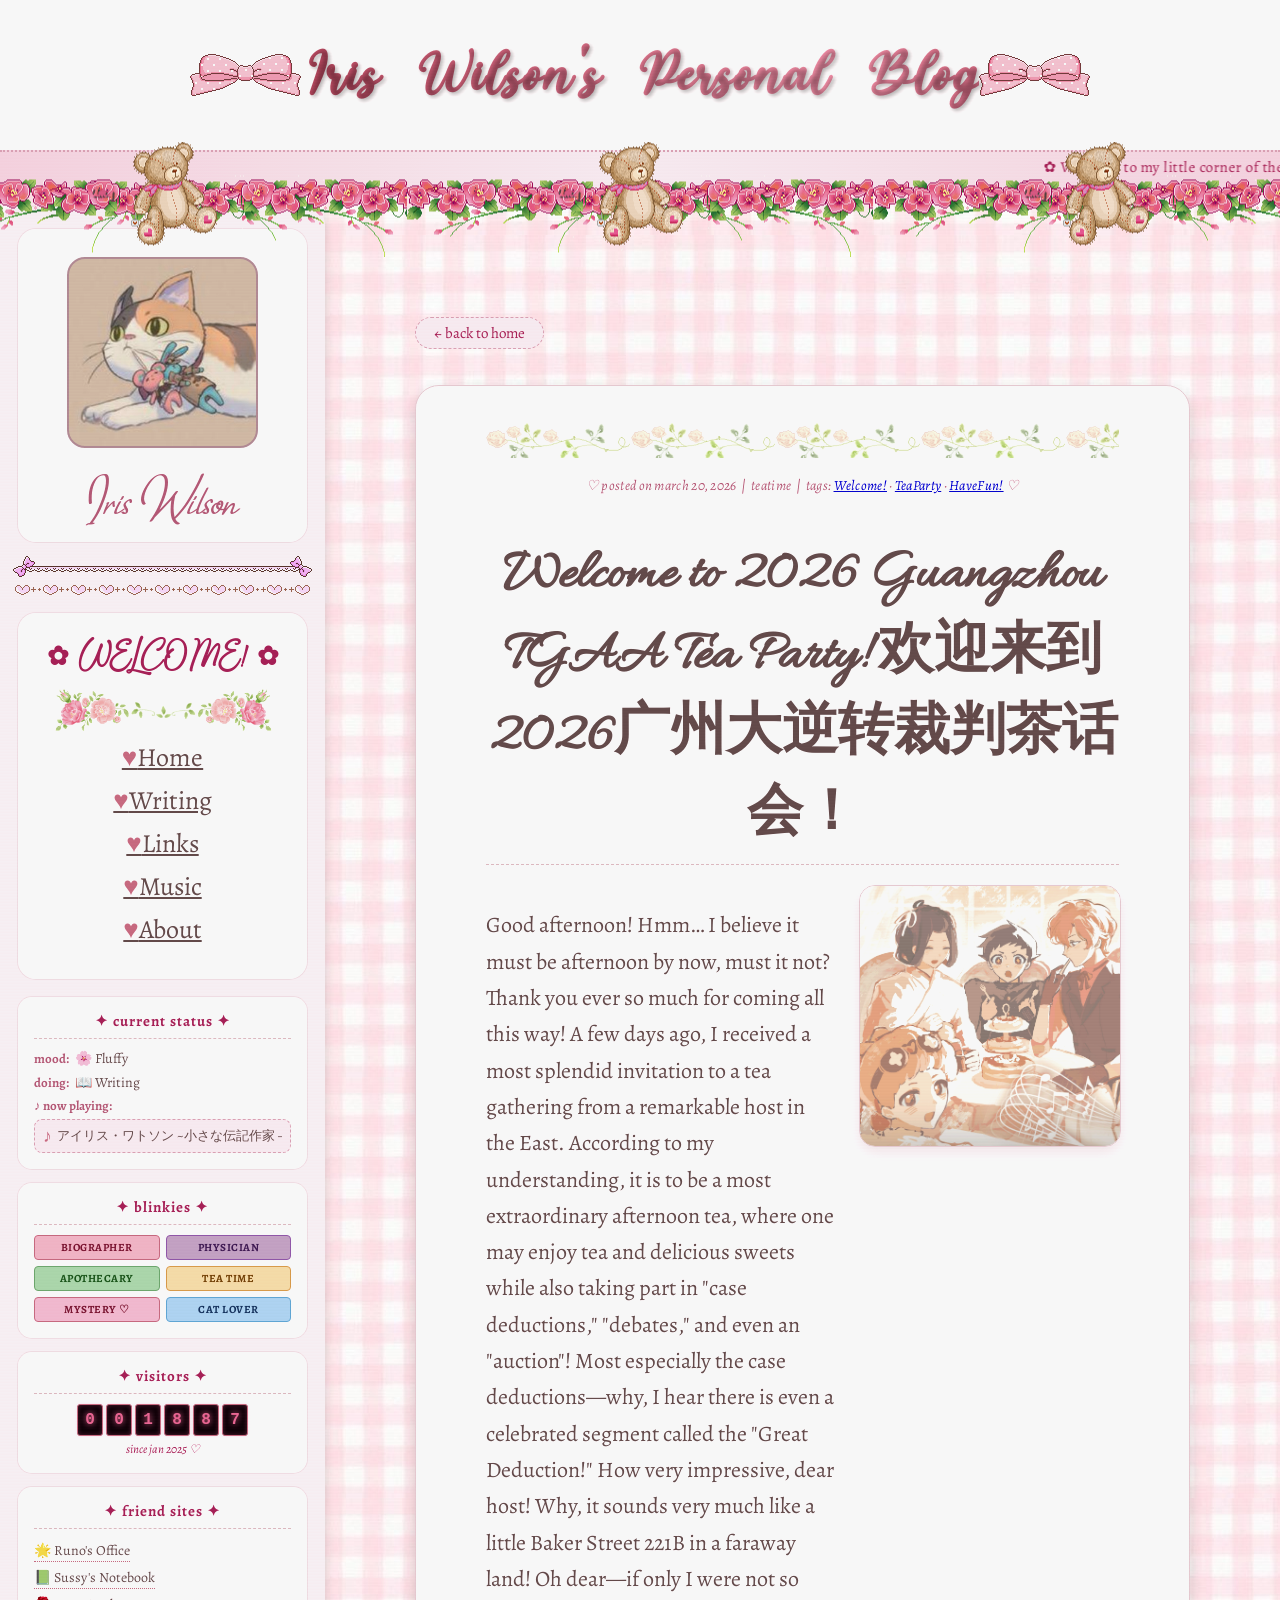
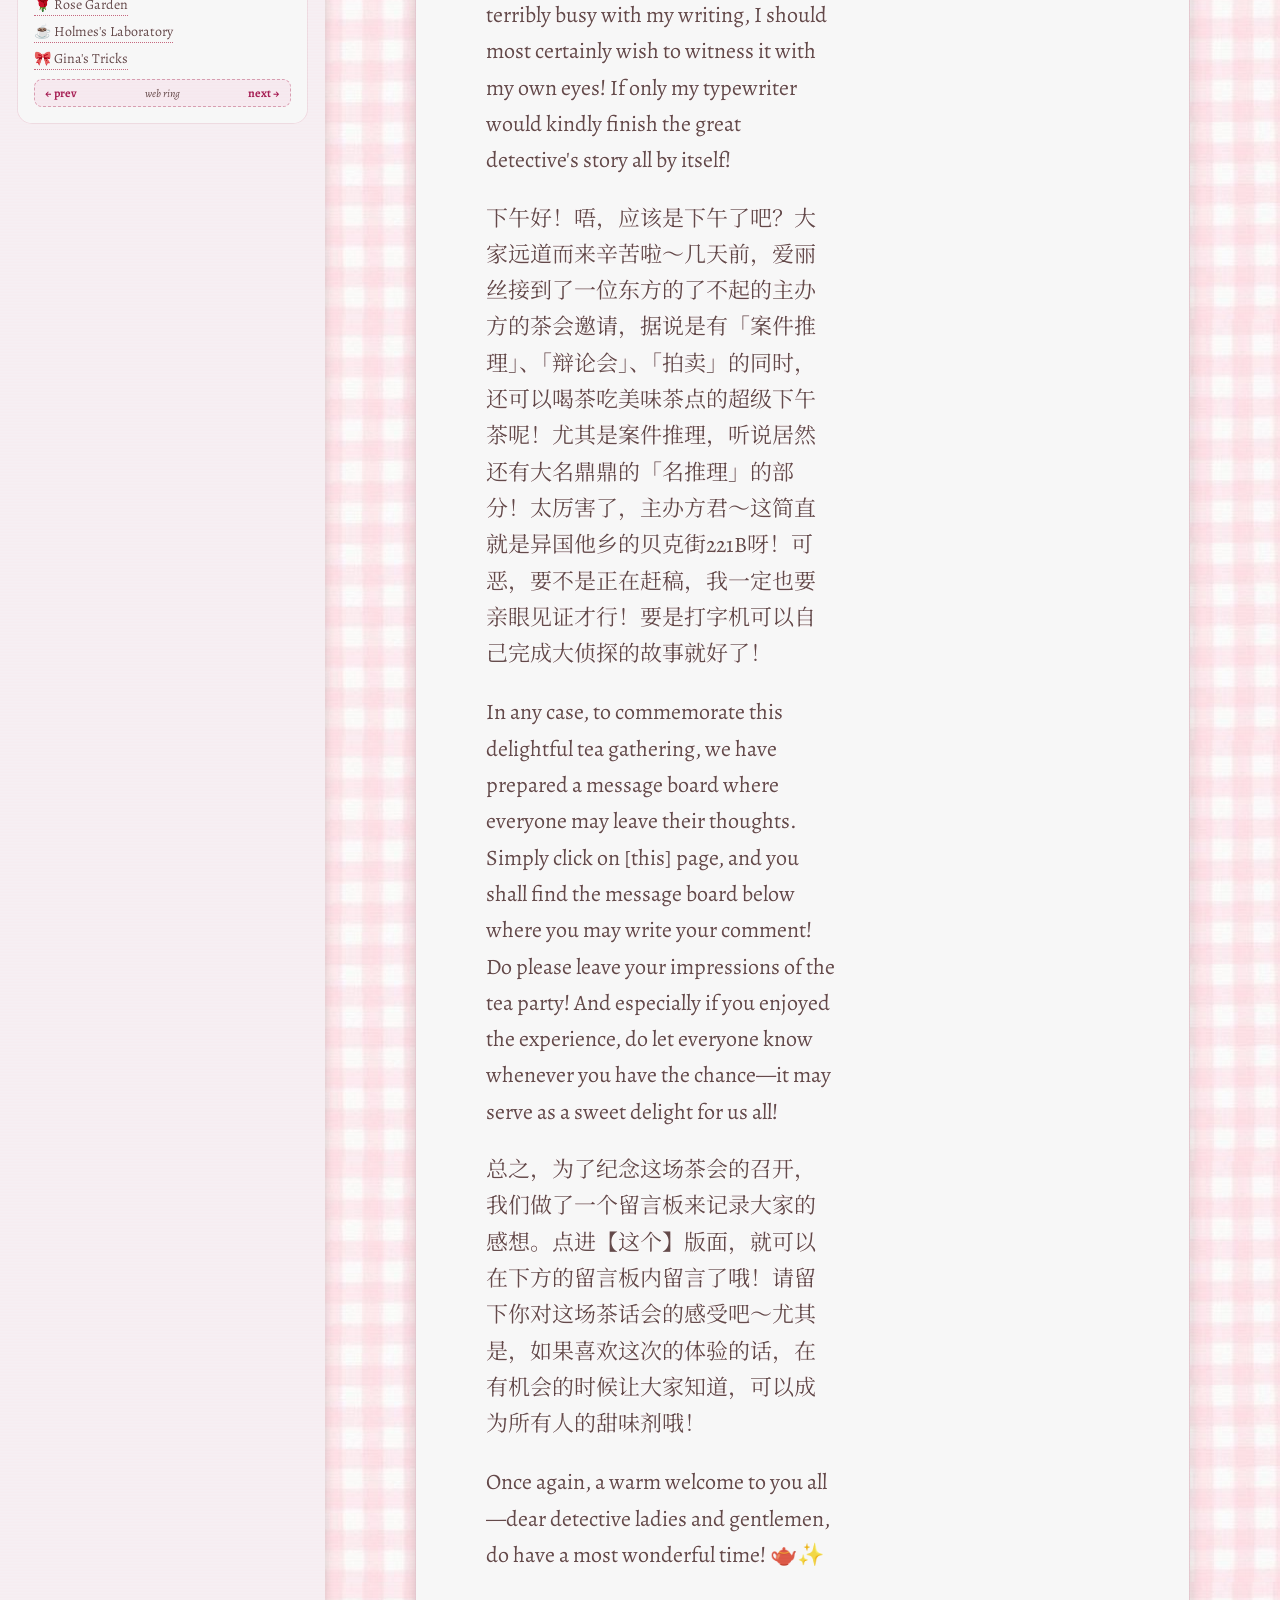
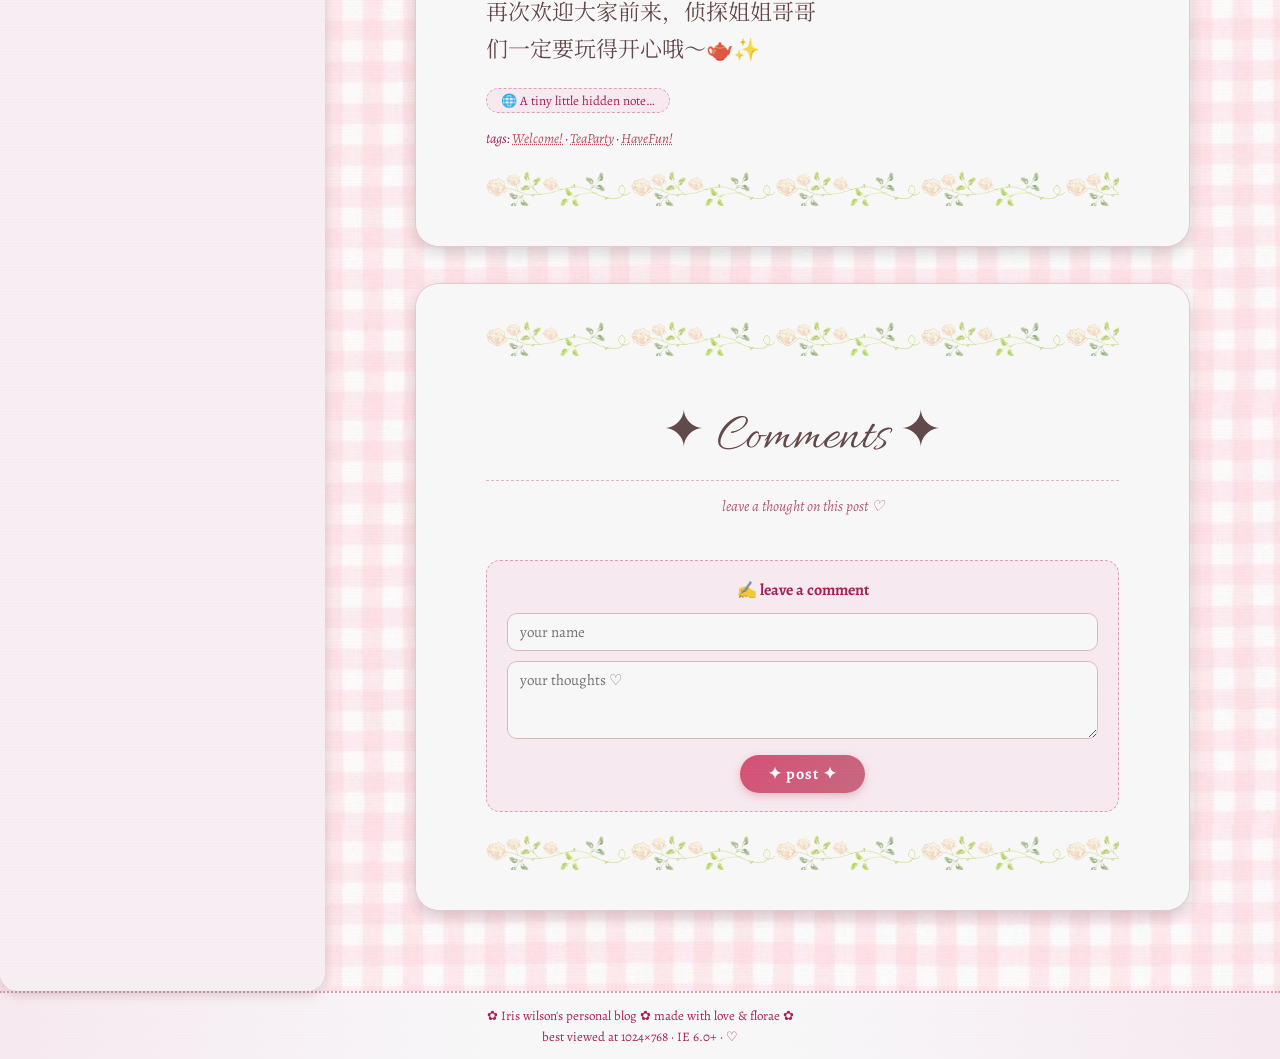
==== commit 59a944bf: "Add files via upload 我们必须想象西西弗斯是幸福的" ====
--- a/post1.html
+++ b/post1.html
@@ -8,7 +8,7 @@
     <link rel="stylesheet" href="post1.css">
     <link rel="preconnect" href="https://fonts.googleapis.com">
     <link rel="preconnect" href="https://fonts.gstatic.com" crossorigin>
-    <link href="https://fonts.googleapis.com/css2?family=Alegreya:ital,wght@0,400..900;1,400..900&family=Allura&display=swap" rel="stylesheet">
+    <link href="https://fonts.googleapis.com/css2?family=Alegreya:ital,wght@0,400..900;1,400..900&family=Allura&family=Noto+Serif+SC&display=swap" rel="stylesheet">    
 </head>
 <body>
 
--- a/Blog1.css
+++ b/Blog1.css
@@ -451,6 +451,7 @@
     font-size: 26px;
     line-height: 1.4;
     margin-bottom: 10px;
+    font-family: "Alegreya", "Noto Serif SC", serif;
 }
 
 .post-photos {
@@ -549,7 +550,7 @@
 
 .gb-name { font-weight: 700; color: #c05a7a; font-size: 15px; }
 .gb-date { font-size: 12px; color: #b9235f; font-style: italic; }
-.gb-msg p { margin: 0; font-size: 15px; color: #6b4f4f; line-height: 1.5; }
+.gb-msg p { margin: 0; font-size: 15px; color: #6b4f4f; line-height: 1.5; font-family: "Alegreya", "Noto Serif SC", serif; }
 
 /* Guestbook form */
 .gb-form {
@@ -706,6 +707,7 @@
     font-size: 15px;
     line-height: 1.7;
     color: #6b4f4f;
+    font-family: "Alegreya", "Noto Serif SC", serif;
     display: none;   /* 默认隐藏 */
 }
 
